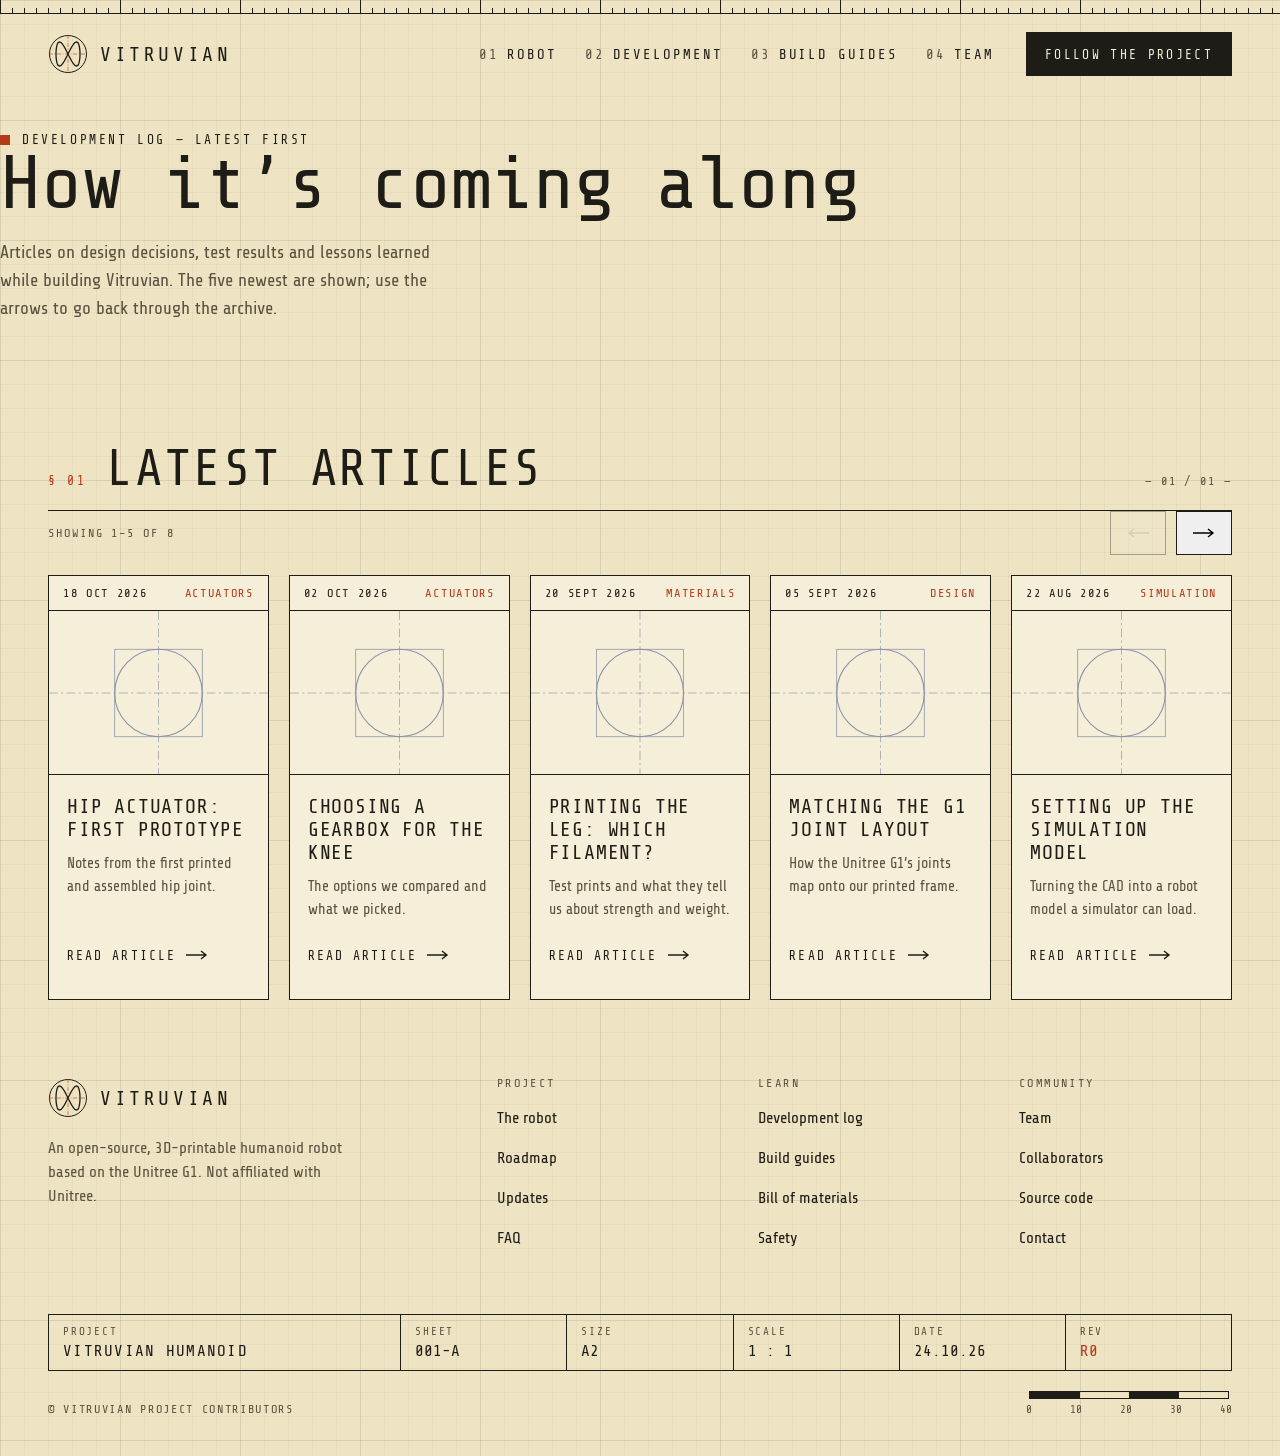
==== development.html @ 2ebe4952 "framework" ====
<!doctype html>
<html lang="en">
<head>
  <meta charset="utf-8">
  <meta name="viewport" content="width=device-width, initial-scale=1">
  <title>Development — Vitruvian</title>
  <meta name="description" content="Development articles for the open-source Vitruvian humanoid robot.">
  <link rel="preconnect" href="https://fonts.googleapis.com">
  <link rel="preconnect" href="https://fonts.gstatic.com" crossorigin>
  <link rel="stylesheet" href="https://fonts.googleapis.com/css2?family=Share+Tech&amp;family=Share+Tech+Mono&amp;display=swap">
  <link rel="stylesheet" href="styles.css">
  <link rel="stylesheet" href="pages.css">
  <script src="script.js" defer></script>
  <script src="development.js" defer></script>
</head>
<body>

<div class="ruler" aria-hidden="true"></div>

<!-- ============ Header ============ -->
<header class="site-header container">
  <nav class="nav" aria-label="Primary">
    <a class="brand" href="index.html">
      <svg class="brand-mark" width="40" height="40" viewBox="0 0 40 40" aria-hidden="true">
        <circle class="s-ink" cx="20" cy="20" r="18.5" fill="none" stroke-width="1"/>
        <path class="s-acc" d="M20 1V39M1 20H39" fill="none" stroke-width="0.6" stroke-dasharray="4 1.5 1 1.5"/>
        <path class="s-ink" data-art="logo" fill="none" stroke-width="1.3"/>
      </svg>
      <span class="brand-name">Vitruvian</span>
    </a>
    <div class="nav-links">
      <a href="index.html#robot"><span class="num">01</span>Robot</a>
      <a href="development.html" aria-current="page"><span class="num">02</span>Development</a>
      <a href="guides.html"><span class="num">03</span>Build guides</a>
      <a href="team.html"><span class="num">04</span>Team</a>
    </div>
    <a class="btn btn--solid btn--sm" href="index.html#follow">Follow the project</a>
  </nav>
</header>

<main>
  <section class="page-intro container">
    <p class="eyebrow"><span class="eyebrow-dot" aria-hidden="true"></span>Development log — latest first</p>
    <h1 class="page-title">How it’s coming along</h1>
    <p class="lede">Articles on design decisions, test results and lessons learned while building Vitruvian. The five newest are shown; use the arrows to go back through the archive.</p>
  </section>

  <section class="section container">
    <header class="section-head">
      <span class="sec-num">§ 01</span>
      <h2>Latest articles</h2>
      <span class="page-num">— 01 / 01 —</span>
    </header>
    <div class="dev-bar">
      <span class="meta" data-dev-count role="status" aria-live="polite"></span>
      <div class="dev-arrows">
        <button type="button" class="btn btn--sm" data-dev-prev aria-label="Newer articles"><svg class="arrow arrow-left" width="22" height="10" viewBox="0 0 22 10" aria-hidden="true"><path d="M0 5H20M15 1L20 5L15 9"/></svg></button>
        <button type="button" class="btn btn--sm" data-dev-next aria-label="Older articles"><svg class="arrow" width="22" height="10" viewBox="0 0 22 10" aria-hidden="true"><path d="M0 5H20M15 1L20 5L15 9"/></svg></button>
      </div>
    </div>
    <div class="dev-track" data-dev-track tabindex="0" role="region" aria-label="Development articles"></div>
    <noscript><p class="body-lg">Turn on JavaScript to browse the development articles.</p></noscript>
  </section>
</main>

<!-- ============ Footer ============ -->
<footer class="site-footer container">
  <div class="footer-grid">
    <div class="footer-brand">
      <div class="brand">
        <svg class="brand-mark" width="40" height="40" viewBox="0 0 40 40" aria-hidden="true">
        <circle class="s-ink" cx="20" cy="20" r="18.5" fill="none" stroke-width="1"/>
        <path class="s-acc" d="M20 1V39M1 20H39" fill="none" stroke-width="0.6" stroke-dasharray="4 1.5 1 1.5"/>
        <path class="s-ink" data-art="logo" fill="none" stroke-width="1.3"/>
      </svg>
        <span class="brand-name">Vitruvian</span>
      </div>
      <p>An open-source, 3D-printable humanoid robot based on the Unitree G1. Not affiliated with Unitree.</p>
    </div>
    <nav class="footer-nav" aria-label="Project">
      <h3>Project</h3>
      <ul>
        <li><a href="index.html#robot">The robot</a></li>
        <li><a href="index.html#status">Roadmap</a></li>
        <li><a href="index.html#follow">Updates</a></li>
        <li><a href="#">FAQ</a></li>
      </ul>
    </nav>
    <nav class="footer-nav" aria-label="Learn">
      <h3>Learn</h3>
      <ul>
        <li><a href="development.html">Development log</a></li>
        <li><a href="guides.html">Build guides</a></li>
        <li><a href="#">Bill of materials</a></li>
        <li><a href="#">Safety</a></li>
      </ul>
    </nav>
    <nav class="footer-nav" aria-label="Community">
      <h3>Community</h3>
      <ul>
        <li><a href="team.html">Team</a></li>
        <li><a href="team.html#collaborators">Collaborators</a></li>
        <li><a href="#">Source code</a></li>
        <li><a href="#">Contact</a></li>
      </ul>
    </nav>
  </div>

  <dl class="title-block title-block--footer">
    <div class="wide"><dt>Project</dt><dd class="caps">Vitruvian humanoid</dd></div>
    <div><dt>Sheet</dt><dd>001-A</dd></div>
    <div><dt>Size</dt><dd>A2</dd></div>
    <div><dt>Scale</dt><dd>1 : 1</dd></div>
    <div><dt>Date</dt><dd>24.10.26</dd></div>
    <div><dt>Rev</dt><dd class="accent">R0</dd></div>
  </dl>

  <div class="footer-bottom">
    <span>© Vitruvian project contributors</span>
    <div class="scale" aria-hidden="true">
      <div class="scale-bar"><span></span><span></span><span></span><span></span></div>
      <div class="scale-labels"><span>0</span><span>10</span><span>20</span><span>30</span><span>40</span></div>
    </div>
  </div>
</footer>

</body>
</html>
---- styles.css ----
/* ==========================================================================
   Lorem Ipsum — plotter / CAD-sheet landing page
   ========================================================================== */

/* ---------- Tokens ---------- */
:root {
  --paper: #eee4c3;      /* page ground */
  --panel: #f6f0dc;      /* printout, inputs */
  --card: #f5eed8;       /* cards, button text */
  --band: #e5d8af;       /* CTA band */
  --tape: #e3cf8e;       /* paper tape */
  --ink: #1e1c17;
  --muted: #5a5240;
  --muted-dark: #4f4838;
  --accent: #b5391a;     /* vermilion pen */
  --accent-2: #2f4f9f;   /* cobalt pen */
  --rule-soft: rgba(30, 28, 23, 0.35);

  --mono: "Share Tech Mono", ui-monospace, monospace;
  --sans: "Share Tech", system-ui, sans-serif;

  --gutter: clamp(16px, 4vw, 48px);
  --max: 1280px;
}

/* ---------- Base ---------- */
*, *::before, *::after { box-sizing: border-box; }

html { -webkit-text-size-adjust: 100%; }

body {
  margin: 0;
  font-family: var(--mono);
  color: var(--ink);
  background-color: var(--paper);
  /* graph paper: 120px major grid over a 24px minor grid */
  background-image:
    linear-gradient(rgba(30, 28, 23, 0.075) 1px, transparent 1px),
    linear-gradient(90deg, rgba(30, 28, 23, 0.075) 1px, transparent 1px),
    linear-gradient(rgba(30, 28, 23, 0.035) 1px, transparent 1px),
    linear-gradient(90deg, rgba(30, 28, 23, 0.035) 1px, transparent 1px);
  background-size: 120px 120px, 120px 120px, 24px 24px, 24px 24px;
  overflow-x: hidden;
}

a { color: var(--ink); }
a:hover { color: var(--accent); }
:focus-visible { outline: 2px solid var(--accent-2); outline-offset: 3px; }

.accent { color: var(--accent); }

.outline { color: transparent; -webkit-text-stroke: 1.5px var(--ink); }
@supports not (-webkit-text-stroke: 1px black) {
  .outline { color: var(--ink); }
}

.container {
  max-width: var(--max);
  margin-inline: auto;
  padding-inline: var(--gutter);
}

h2 {
  margin: 0;
  font-weight: 400;
  font-size: clamp(32px, 4vw, 56px);
  line-height: 1;
  letter-spacing: 0.02em;
  text-transform: uppercase;
}

.lede,
.body-lg {
  margin: 0;
  font-family: var(--sans);
  font-size: 18px;
  line-height: 1.55;
  color: var(--muted);
}

/* ---------- SVG paint helpers (presentation attributes can't use var()) ---------- */
.s-ink  { stroke: var(--ink); }
.s-acc  { stroke: var(--accent); }
.s-acc2 { stroke: var(--accent-2); }
.s-card { stroke: var(--card); }
.f-ink   { fill: var(--ink); }
.f-acc   { fill: var(--accent); }
.f-acc2  { fill: var(--accent-2); }
.f-panel { fill: var(--panel); }
.f-band  { fill: var(--band); }
.halo { stroke: var(--paper); stroke-width: 4px; paint-order: stroke; }

.arrow { flex: none; fill: none; stroke: currentColor; stroke-width: 1.4; }

/* ---------- Top ruler ---------- */
.ruler {
  height: 14px;
  border-bottom: 1px solid var(--ink);
  background-image:
    repeating-linear-gradient(to right, var(--ink) 0 1px, transparent 1px 12px),
    repeating-linear-gradient(to right, var(--ink) 0 1px, transparent 1px 120px);
  background-size: 100% 5px, 100% 14px;
  background-position: left bottom, left bottom;
  background-repeat: repeat-x;
}

/* ---------- Header ---------- */
.site-header { padding-top: 18px; }

.nav {
  display: flex;
  flex-wrap: wrap;
  align-items: center;
  gap: 12px 32px;
}

.brand {
  display: flex;
  align-items: center;
  gap: 12px;
  min-height: 44px;
  color: var(--ink);
  text-decoration: none;
}
.brand-mark { flex: none; }
.brand-name { font-size: 20px; letter-spacing: 0.18em; text-transform: uppercase; }

.nav-links {
  display: flex;
  flex-wrap: wrap;
  gap: 0 28px;
  margin-left: auto;
  font-size: 14px;
  letter-spacing: 0.14em;
  text-transform: uppercase;
}
.nav-links a { display: inline-flex; gap: 8px; padding: 13px 0; text-decoration: none; }
.num { color: var(--muted); }

/* ---------- Buttons ---------- */
.btn {
  display: inline-flex;
  align-items: center;
  gap: 14px;
  min-height: 52px;
  padding: 0 24px;
  border: 1px solid var(--ink);
  border-radius: 0;
  font-family: var(--mono);
  font-size: 14px;
  letter-spacing: 0.18em;
  text-transform: uppercase;
  text-decoration: none;
  cursor: pointer;
  transition: background-color 0.15s, color 0.15s, border-color 0.15s;
}
.btn--solid { background: var(--ink); color: var(--card); }
.btn--solid:hover { background: var(--accent); border-color: var(--accent); color: var(--card); }
.btn--ghost { background: transparent; color: var(--ink); }
.btn--ghost:hover { background: var(--ink); color: var(--card); }
.btn--sm { min-height: 44px; padding: 0 18px; gap: 12px; font-size: 13px; }

/* ---------- Hero: drawing sheet ---------- */
.hero { padding-top: 40px; }

.sheet {
  position: relative;
  border: 1px solid var(--ink);
  background: rgba(246, 240, 220, 0.55);
}

.reg {
  position: absolute;
  width: 22px;
  height: 22px;
  fill: none;
  stroke: var(--ink);
}
.reg--tl { top: -11px; left: -11px; }
.reg--tr { top: -11px; right: -11px; }
.reg--bl { bottom: -11px; left: -11px; }
.reg--br { bottom: -11px; right: -11px; }

.zones {
  display: flex;
  border-bottom: 1px solid var(--ink);
  font-size: 11px;
  color: var(--muted);
}
.zones span {
  flex: 1;
  padding: 5px 0;
  text-align: center;
  border-right: 1px solid rgba(30, 28, 23, 0.3);
}
.zones span:last-child { border-right: 0; }
.zones--bottom { border-bottom: 0; border-top: 1px solid var(--ink); }

.hero-grid {
  display: flex;
  flex-wrap: wrap;
  align-items: center;
  gap: 48px;
  padding: clamp(24px, 4.5vw, 64px);
}

.hero-copy {
  flex: 1 1 500px;
  min-width: 0;
  display: flex;
  flex-direction: column;
  gap: 28px;
}

.eyebrow {
  margin: 0;
  display: flex;
  align-items: center;
  gap: 12px;
  font-size: 13px;
  letter-spacing: 0.2em;
  text-transform: uppercase;
}
.eyebrow-dot { flex: none; width: 10px; height: 10px; background: var(--accent); }

.hero-heading { display: flex; flex-direction: column; gap: 12px; }

/* dimension line above the headline */
.dim {
  display: flex;
  align-items: center;
  color: var(--accent-2);
  font-size: 12px;
  letter-spacing: 0.12em;
}
.dim svg { flex: none; fill: var(--accent-2); }
.dim-tick { height: 16px; border-left: 1px solid var(--accent-2); }
.dim-line { flex: 1; border-top: 1px solid var(--accent-2); }
.dim-label { padding: 0 10px; }

.hero-title {
  margin: 0;
  font-weight: 400;
  font-size: clamp(44px, 6vw, 88px);
  line-height: 0.92;
  letter-spacing: -0.01em;
  text-transform: uppercase;
}
.hero-title > span { display: block; }

.lede { max-width: 46ch; }

.actions { display: flex; flex-wrap: wrap; gap: 12px; }

/* title block (hero stats + footer) */
.title-block {
  margin: 0;
  display: flex;
  flex-wrap: wrap;
  border-top: 1px solid var(--ink);
  border-left: 1px solid var(--ink);
}
.title-block > div {
  flex: 1 1 140px;
  padding: 10px 14px;
  border-right: 1px solid var(--ink);
  border-bottom: 1px solid var(--ink);
}
.title-block dt {
  font-size: 11px;
  letter-spacing: 0.16em;
  text-transform: uppercase;
  color: var(--muted);
}
.title-block dd { margin: 4px 0 0; font-size: 18px; }
.title-block .caps { text-transform: uppercase; letter-spacing: 0.08em; }

.title-block--hero { max-width: 520px; }

/* ---------- Hero figure: Vitruvian robot ---------- */
.hero-fig {
  flex: 1.1 1 400px;
  min-width: 0;
  margin: 0;
  display: flex;
  flex-direction: column;
  align-items: center;
  gap: 12px;
}
.vitruvian { display: block; width: 100%; max-width: 580px; height: auto; }
.vitruvian text { font-family: var(--mono); }

.hero-fig figcaption {
  display: flex;
  flex-wrap: wrap;
  justify-content: space-between;
  gap: 8px;
  width: 100%;
  max-width: 580px;
  padding-top: 10px;
  border-top: 1px solid var(--ink);
  font-size: 12px;
  letter-spacing: 0.14em;
  text-transform: uppercase;
  color: var(--muted);
}

.robot { fill: var(--paper); stroke: var(--accent); stroke-width: 1.3; }
.robot .open { fill: none; }
.robot .thin { fill: none; stroke-width: 0.8; }
.robot .cl   { fill: none; stroke-width: 0.5; stroke-dasharray: 6 2 1 2; } /* centre lines */

/* each limb pivots about its joint centre, in SVG user units */
.arm-l, .arm-r, .leg-l, .leg-r { transform-box: view-box; }
.arm-l { transform-origin: 248px 221px; }
.arm-r { transform-origin: 352px 221px; }
.leg-l { transform-origin: 283px 336px; }
.leg-r { transform-origin: 317px 336px; }

.vitruvian .arm-l { animation: arm-l 8s ease-in-out infinite; }
.vitruvian .arm-r { animation: arm-r 8s ease-in-out infinite; }
.vitruvian .leg-l { animation: leg-l 8s ease-in-out infinite; }
.vitruvian .leg-r { animation: leg-r 8s ease-in-out infinite; }

/* ---------- Rotating line art ---------- */
.spin     { transform-box: fill-box; transform-origin: 50% 50%; animation: spin 160s linear infinite; }
.spin-rev { transform-box: fill-box; transform-origin: 50% 50%; animation: spin 110s linear infinite reverse; }
.vitruvian .spin { transform-box: view-box; transform-origin: 300px 300px; }

/* ---------- Paper tape ---------- */
.tape-section { margin-top: 88px; }

.tape-meta {
  display: flex;
  flex-wrap: wrap;
  justify-content: space-between;
  gap: 16px;
  padding-bottom: 10px;
  font-size: 12px;
  letter-spacing: 0.18em;
  text-transform: uppercase;
  color: var(--muted);
}

.tape {
  overflow: hidden;
  background: var(--tape);
  border-block: 1px solid var(--ink);
}
.tape-track {
  display: flex;
  width: max-content;
  animation: feed 80s linear infinite;
}
.tape-track svg { display: block; flex: none; }

/* ---------- Sections ---------- */
.section { margin-top: 112px; }
.section--wide { margin-top: 120px; }

.section-head {
  display: flex;
  flex-wrap: wrap;
  align-items: baseline;
  gap: 12px 20px;
  padding-bottom: 16px;
  border-bottom: 1px solid var(--ink);
}
.sec-num { font-size: 13px; letter-spacing: 0.2em; color: var(--accent); }
.sec-num--alt { color: var(--accent-2); }
.page-num { margin-left: auto; font-size: 12px; letter-spacing: 0.16em; color: var(--muted); }

.section-intro {
  display: flex;
  flex-wrap: wrap;
  align-items: flex-end;
  gap: 16px 48px;
  margin-top: 28px;
}
.section-intro .body-lg { flex: 1 1 420px; max-width: 62ch; }

.meta {
  font-size: 12px;
  letter-spacing: 0.16em;
  text-transform: uppercase;
  color: var(--muted);
}

/* ---------- Cards ---------- */
.cards { display: flex; flex-wrap: wrap; gap: 24px; margin-top: 40px; }

.card {
  flex: 1 1 260px;
  min-width: 0;
  display: flex;
  flex-direction: column;
  border: 1px solid var(--ink);
  background: var(--card);
}
.card-head {
  display: flex;
  justify-content: space-between;
  padding: 10px 14px;
  border-bottom: 1px solid var(--ink);
  font-size: 12px;
  letter-spacing: 0.14em;
  text-transform: uppercase;
}
.card-art {
  display: block;
  width: 100%;
  height: auto;
  border-bottom: 1px solid var(--ink);
  overflow: hidden;
}
.card-body {
  flex: 1;
  display: flex;
  flex-direction: column;
  gap: 12px;
  padding: 20px 18px 22px;
}
.card h3 {
  margin: 0;
  font-weight: 400;
  font-size: 22px;
  letter-spacing: 0.04em;
  text-transform: uppercase;
}
.card p {
  margin: 0;
  font-family: var(--sans);
  font-size: 16px;
  line-height: 1.5;
  color: var(--muted);
}

.link-arrow {
  margin-top: auto;
  display: inline-flex;
  align-items: center;
  gap: 10px;
  min-height: 44px;
  font-size: 13px;
  letter-spacing: 0.16em;
  text-transform: uppercase;
  text-decoration: none;
}

/* ---------- Specs + printout ---------- */
.split { display: flex; flex-wrap: wrap; align-items: flex-start; gap: 48px; }

.split-copy {
  flex: 1 1 320px;
  min-width: 0;
  display: flex;
  flex-direction: column;
  gap: 24px;
}

.specs { margin: 0; display: flex; flex-direction: column; border-top: 1px solid var(--ink); }
.specs > div {
  display: flex;
  justify-content: space-between;
  gap: 16px;
  padding: 12px 0;
  border-bottom: 1px solid var(--rule-soft);
}
.specs dt { font-size: 12px; letter-spacing: 0.16em; text-transform: uppercase; color: var(--muted); }
.specs dd { margin: 0; }

.printout {
  flex: 1.7 1 520px;
  min-width: 0;
  display: flex;
  border: 1px solid var(--ink);
  background: var(--panel);
}

/* tractor-feed holes down both edges */
.sprockets {
  flex: none;
  width: 28px;
  border-right: 1px dashed rgba(30, 28, 23, 0.45);
  background-image: radial-gradient(circle at 50% 50%, var(--paper) 0 4.5px, rgba(30, 28, 23, 0.6) 4.5px 5.5px, transparent 6px);
  background-size: 28px 24px;
}
.sprockets--right { border-right: 0; border-left: 1px dashed rgba(30, 28, 23, 0.45); }

/* green-bar style banding every three lines */
.print-body {
  flex: 1;
  min-width: 0;
  padding: 24px 0;
  overflow-x: auto;
  font-size: clamp(12px, 1.25vw, 16px);
  line-height: 24px;
  letter-spacing: 0.06em;
  text-transform: uppercase;
  background-image: repeating-linear-gradient(to bottom, transparent 0 72px, rgba(214, 192, 120, 0.38) 72px 144px);
  background-position: 0 24px;
}
.pl { display: flex; gap: 24px; padding: 0 20px; white-space: pre; }
.pl--muted, .ln { color: var(--muted); }
.ln { flex: none; }

/* ---------- CTA band ---------- */
.band {
  margin-top: 128px;
  background: var(--band);
  border-block: 1px solid var(--ink);
}
.band-inner {
  display: flex;
  flex-wrap: wrap;
  align-items: center;
  gap: 56px;
  padding-block: clamp(48px, 7vw, 96px);
}
.band-copy {
  flex: 1.3 1 460px;
  min-width: 0;
  display: flex;
  flex-direction: column;
  gap: 24px;
}
.band-title { font-size: clamp(36px, 5vw, 72px); line-height: 0.95; letter-spacing: 0; }
.band .body-lg { max-width: 52ch; color: var(--muted-dark); }

.signup {
  display: flex;
  flex-wrap: wrap;
  align-items: flex-end;
  gap: 12px;
  max-width: 580px;
}
.signup label {
  flex: 1 1 260px;
  display: flex;
  flex-direction: column;
  gap: 8px;
  font-size: 12px;
  letter-spacing: 0.16em;
  text-transform: uppercase;
  color: var(--muted-dark);
}
.signup input {
  width: 100%;
  min-height: 52px;
  padding: 12px 14px;
  font-family: var(--mono);
  font-size: 18px;
  letter-spacing: 0.02em;
  color: var(--ink);
  background: var(--panel);
  border: 1px solid var(--ink);
  border-radius: 0;
}
.signup input::placeholder { color: #6a6150; }
.signup-status {
  flex-basis: 100%;
  margin: 0;
  min-height: 1.2em;
  font-size: 13px;
  letter-spacing: 0.14em;
  text-transform: uppercase;
  color: var(--accent-2);
}

.band-art { flex: 1 1 300px; min-width: 0; display: flex; justify-content: center; }
.band-art svg { display: block; width: 100%; max-width: 380px; height: auto; }

/* ---------- Footer ---------- */
.site-footer { padding-top: 72px; padding-bottom: 40px; }

.footer-grid { display: flex; flex-wrap: wrap; gap: 40px 48px; }

.footer-brand {
  flex: 1.6 1 300px;
  min-width: 0;
  display: flex;
  flex-direction: column;
  gap: 16px;
}
.footer-brand p {
  margin: 0;
  max-width: 40ch;
  font-family: var(--sans);
  font-size: 16px;
  line-height: 1.5;
  color: var(--muted);
}

.footer-nav { flex: 1 1 150px; min-width: 0; }
.footer-nav h3 {
  margin: 0;
  font-weight: 400;
  font-size: 12px;
  letter-spacing: 0.2em;
  text-transform: uppercase;
  color: var(--muted);
}
.footer-nav ul {
  list-style: none;
  margin: 8px 0 0;
  padding: 0;
  font-family: var(--sans);
  font-size: 16px;
}
.footer-nav a { display: inline-block; padding: 11px 0; text-decoration: none; }

.title-block--footer { margin-top: 56px; }
.title-block--footer > div { flex-basis: 120px; }
.title-block--footer > div.wide { flex: 2 1 260px; }
.title-block--footer dd { font-size: 16px; }

.footer-bottom {
  margin-top: 20px;
  display: flex;
  flex-wrap: wrap;
  justify-content: space-between;
  align-items: flex-end;
  gap: 16px;
  font-size: 12px;
  letter-spacing: 0.14em;
  text-transform: uppercase;
  color: var(--muted);
}

.scale { display: flex; flex-direction: column; gap: 4px; }
.scale-bar { display: flex; width: 200px; height: 8px; border: 1px solid var(--ink); }
.scale-bar span { flex: 1; }
.scale-bar span:nth-child(odd) { background: var(--ink); }
.scale-labels {
  display: flex;
  justify-content: space-between;
  width: 206px;
  margin-left: -3px;
  font-size: 11px;
  letter-spacing: 0;
}

/* ---------- Keyframes ---------- */
@keyframes spin { to { transform: rotate(360deg); } }
@keyframes feed { to { transform: translateX(-50%); } }

/* hold each Vitruvian pose for ~1.5 s, like a servo settling */
@keyframes arm-l { 0%, 18%, 100% { transform: rotate(0deg); } 50%, 68% { transform: rotate(33deg); } }
@keyframes arm-r { 0%, 18%, 100% { transform: rotate(0deg); } 50%, 68% { transform: rotate(-33deg); } }
@keyframes leg-l { 0%, 18%, 100% { transform: rotate(0deg); } 50%, 68% { transform: rotate(24deg); } }
@keyframes leg-r { 0%, 18%, 100% { transform: rotate(0deg); } 50%, 68% { transform: rotate(-24deg); } }

@media (prefers-reduced-motion: reduce) {
  .spin, .spin-rev, .tape-track,
  .vitruvian .arm-l, .vitruvian .arm-r, .vitruvian .leg-l, .vitruvian .leg-r {
    animation: none;
  }
}
---- pages.css ----
/* pages.css — load AFTER styles.css. Adds only what the new pages need.
   Colours come from your existing classes (.card, .specs, .printout, .btn, .accent),
   so nothing here depends on your token names. */

.page-intro{padding:56px 0 8px}
.page-title{margin:0 0 18px;font-weight:400;font-size:clamp(40px,6vw,76px);line-height:.98}
.page-intro .lede{max-width:56ch}

/* Guides */
.guide-index a{text-decoration:none}
.guide-index a:hover dt{text-decoration:underline}
.guide{scroll-margin-top:24px}
.note{margin:22px 0 0;padding:10px 14px;border-left:3px solid var(--acc,currentColor);font-size:16px}

/* Team */
.cards--team{grid-template-columns:repeat(4,1fr)}
@media(max-width:900px){.cards--team{grid-template-columns:1fr 1fr}}
@media(max-width:560px){.cards--team{grid-template-columns:1fr}}

/* Development carousel: five across on desktop, arrows scroll one card at a time */
.dev-bar{display:flex;justify-content:space-between;align-items:center;gap:20px;margin-bottom:20px}
.dev-arrows{display:flex;gap:10px}
.dev-arrows .btn{padding:10px 16px;cursor:pointer}
.dev-arrows .btn[disabled]{opacity:.35;cursor:default;pointer-events:none}
.dev-arrows .arrow-left{transform:scaleX(-1)}
.dev-track{display:flex;gap:20px;overflow-x:auto;scroll-snap-type:x mandatory;scrollbar-width:none;padding-bottom:4px}
.dev-track::-webkit-scrollbar{display:none}
.dev-track:focus-visible{outline:3px solid currentColor;outline-offset:4px}
.dev-item{display:flex;flex-direction:column;flex:0 0 calc((100% - 80px) / 5);min-width:0;scroll-snap-align:start}
.dev-item h3{font-size:20px;line-height:1.15}
.dev-item p{font-size:15px;display:-webkit-box;-webkit-line-clamp:4;-webkit-box-orient:vertical;overflow:hidden}
.dev-thumb{display:block;width:100%;aspect-ratio:4 / 3;object-fit:cover;border-bottom:1px solid currentColor}
@media(max-width:1100px){.dev-item{flex-basis:calc((100% - 40px) / 3)}}
@media(max-width:760px){.dev-item{flex-basis:80%}}
@media(prefers-reduced-motion:reduce){.dev-track{scroll-behavior:auto}}
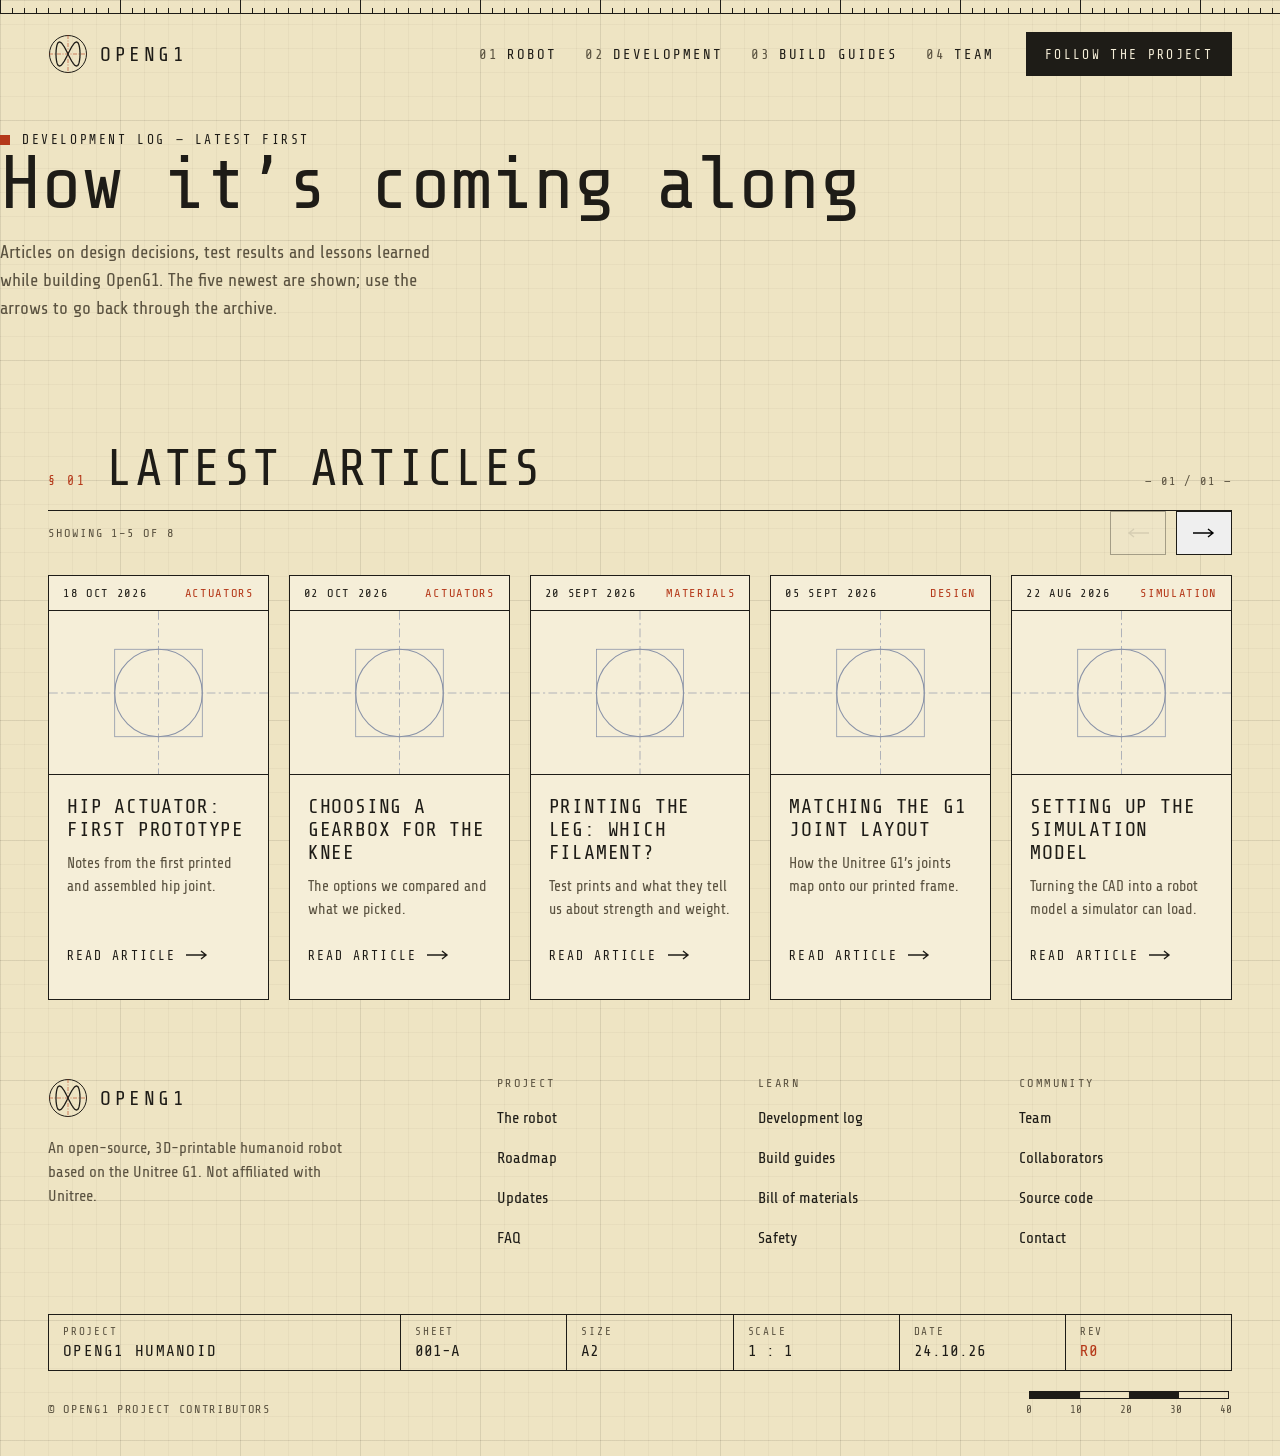
==== commit 3e54128e: "openg1" ====
--- a/development.html
+++ b/development.html
@@ -3,8 +3,8 @@
 <head>
   <meta charset="utf-8">
   <meta name="viewport" content="width=device-width, initial-scale=1">
-  <title>Development — Vitruvian</title>
-  <meta name="description" content="Development articles for the open-source Vitruvian humanoid robot.">
+  <title>Development — OpenG1</title>
+  <meta name="description" content="Development articles for the open-source OpenG1 humanoid robot.">
   <link rel="preconnect" href="https://fonts.googleapis.com">
   <link rel="preconnect" href="https://fonts.gstatic.com" crossorigin>
   <link rel="stylesheet" href="https://fonts.googleapis.com/css2?family=Share+Tech&amp;family=Share+Tech+Mono&amp;display=swap">
@@ -26,7 +26,7 @@
         <path class="s-acc" d="M20 1V39M1 20H39" fill="none" stroke-width="0.6" stroke-dasharray="4 1.5 1 1.5"/>
         <path class="s-ink" data-art="logo" fill="none" stroke-width="1.3"/>
       </svg>
-      <span class="brand-name">Vitruvian</span>
+      <span class="brand-name">OpenG1</span>
     </a>
     <div class="nav-links">
       <a href="index.html#robot"><span class="num">01</span>Robot</a>
@@ -42,7 +42,7 @@
   <section class="page-intro container">
     <p class="eyebrow"><span class="eyebrow-dot" aria-hidden="true"></span>Development log — latest first</p>
     <h1 class="page-title">How it’s coming along</h1>
-    <p class="lede">Articles on design decisions, test results and lessons learned while building Vitruvian. The five newest are shown; use the arrows to go back through the archive.</p>
+    <p class="lede">Articles on design decisions, test results and lessons learned while building OpenG1. The five newest are shown; use the arrows to go back through the archive.</p>
   </section>
 
   <section class="section container">
@@ -73,7 +73,7 @@
         <path class="s-acc" d="M20 1V39M1 20H39" fill="none" stroke-width="0.6" stroke-dasharray="4 1.5 1 1.5"/>
         <path class="s-ink" data-art="logo" fill="none" stroke-width="1.3"/>
       </svg>
-        <span class="brand-name">Vitruvian</span>
+        <span class="brand-name">OpenG1</span>
       </div>
       <p>An open-source, 3D-printable humanoid robot based on the Unitree G1. Not affiliated with Unitree.</p>
     </div>
@@ -107,7 +107,7 @@
   </div>
 
   <dl class="title-block title-block--footer">
-    <div class="wide"><dt>Project</dt><dd class="caps">Vitruvian humanoid</dd></div>
+    <div class="wide"><dt>Project</dt><dd class="caps">OpenG1 humanoid</dd></div>
     <div><dt>Sheet</dt><dd>001-A</dd></div>
     <div><dt>Size</dt><dd>A2</dd></div>
     <div><dt>Scale</dt><dd>1 : 1</dd></div>
@@ -116,7 +116,7 @@
   </dl>
 
   <div class="footer-bottom">
-    <span>© Vitruvian project contributors</span>
+    <span>© OpenG1 project contributors</span>
     <div class="scale" aria-hidden="true">
       <div class="scale-bar"><span></span><span></span><span></span><span></span></div>
       <div class="scale-labels"><span>0</span><span>10</span><span>20</span><span>30</span><span>40</span></div>
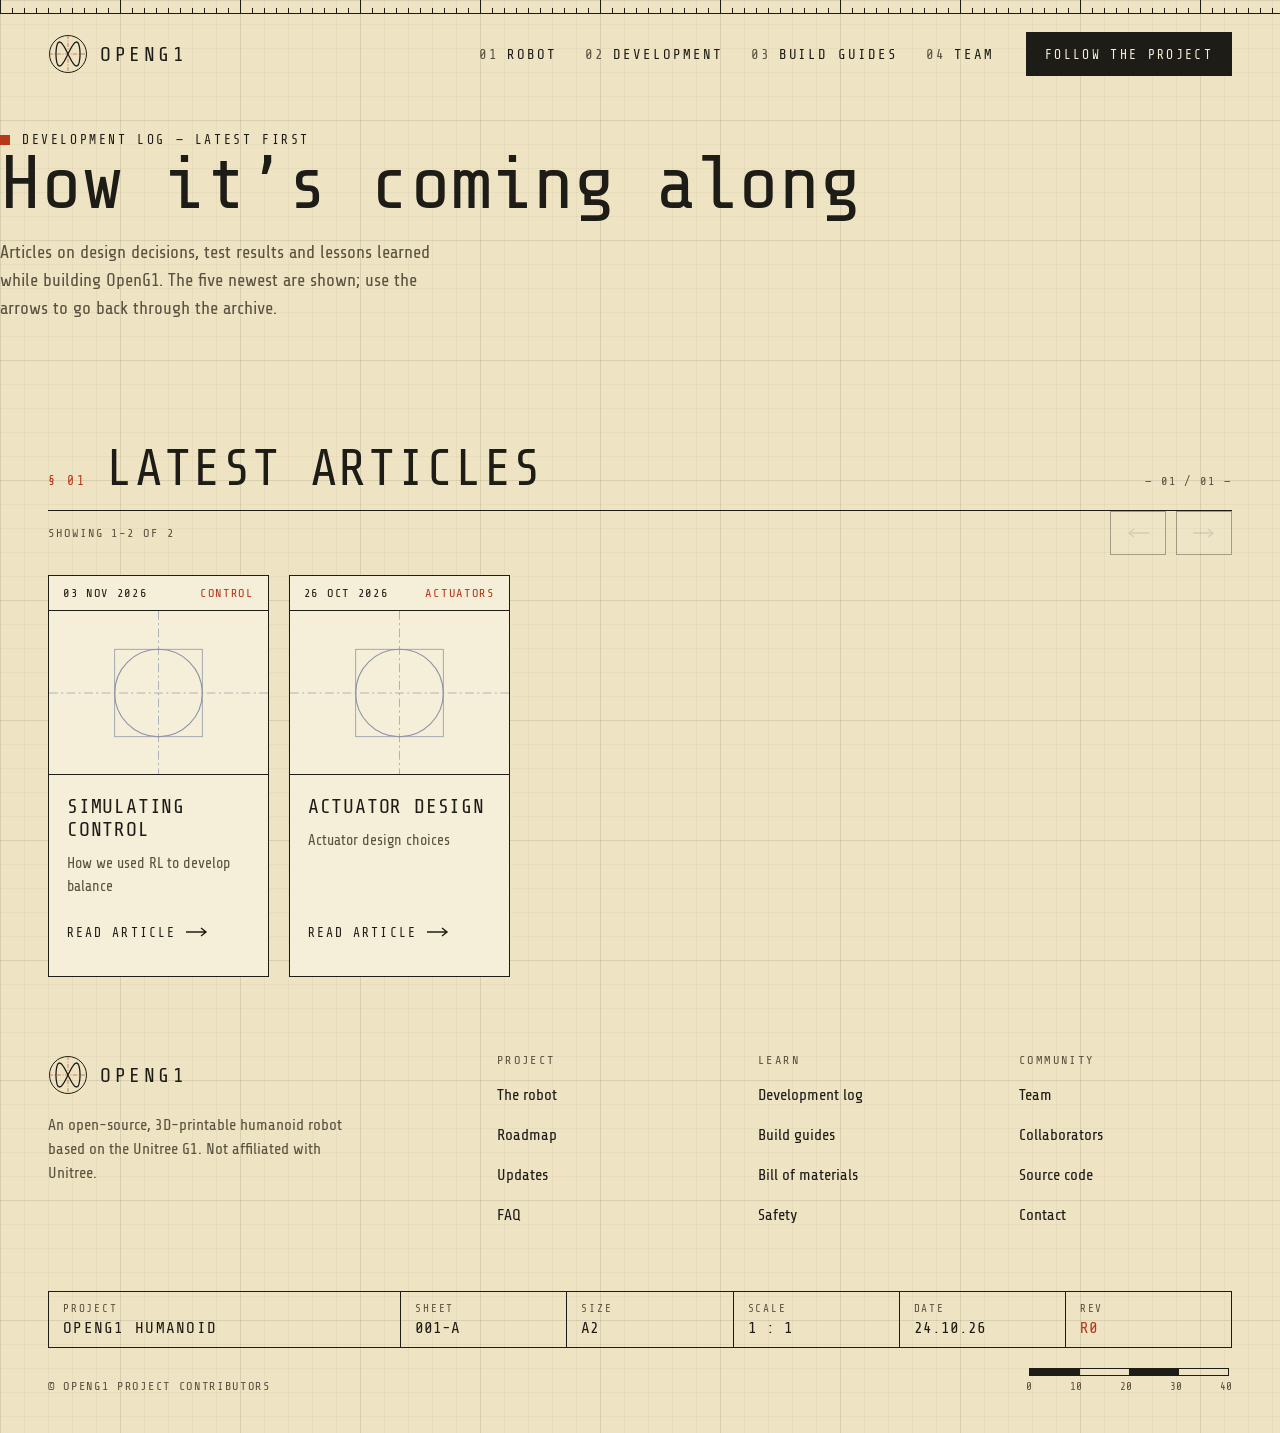
==== commit da122e4b: "code" ====
--- a/development.html
+++ b/development.html
@@ -100,7 +100,7 @@
       <ul>
         <li><a href="team.html">Team</a></li>
         <li><a href="team.html#collaborators">Collaborators</a></li>
-        <li><a href="#">Source code</a></li>
+        <li><a href="https://github.com/open3dhumanoid">Source code</a></li>
         <li><a href="#">Contact</a></li>
       </ul>
     </nav>
